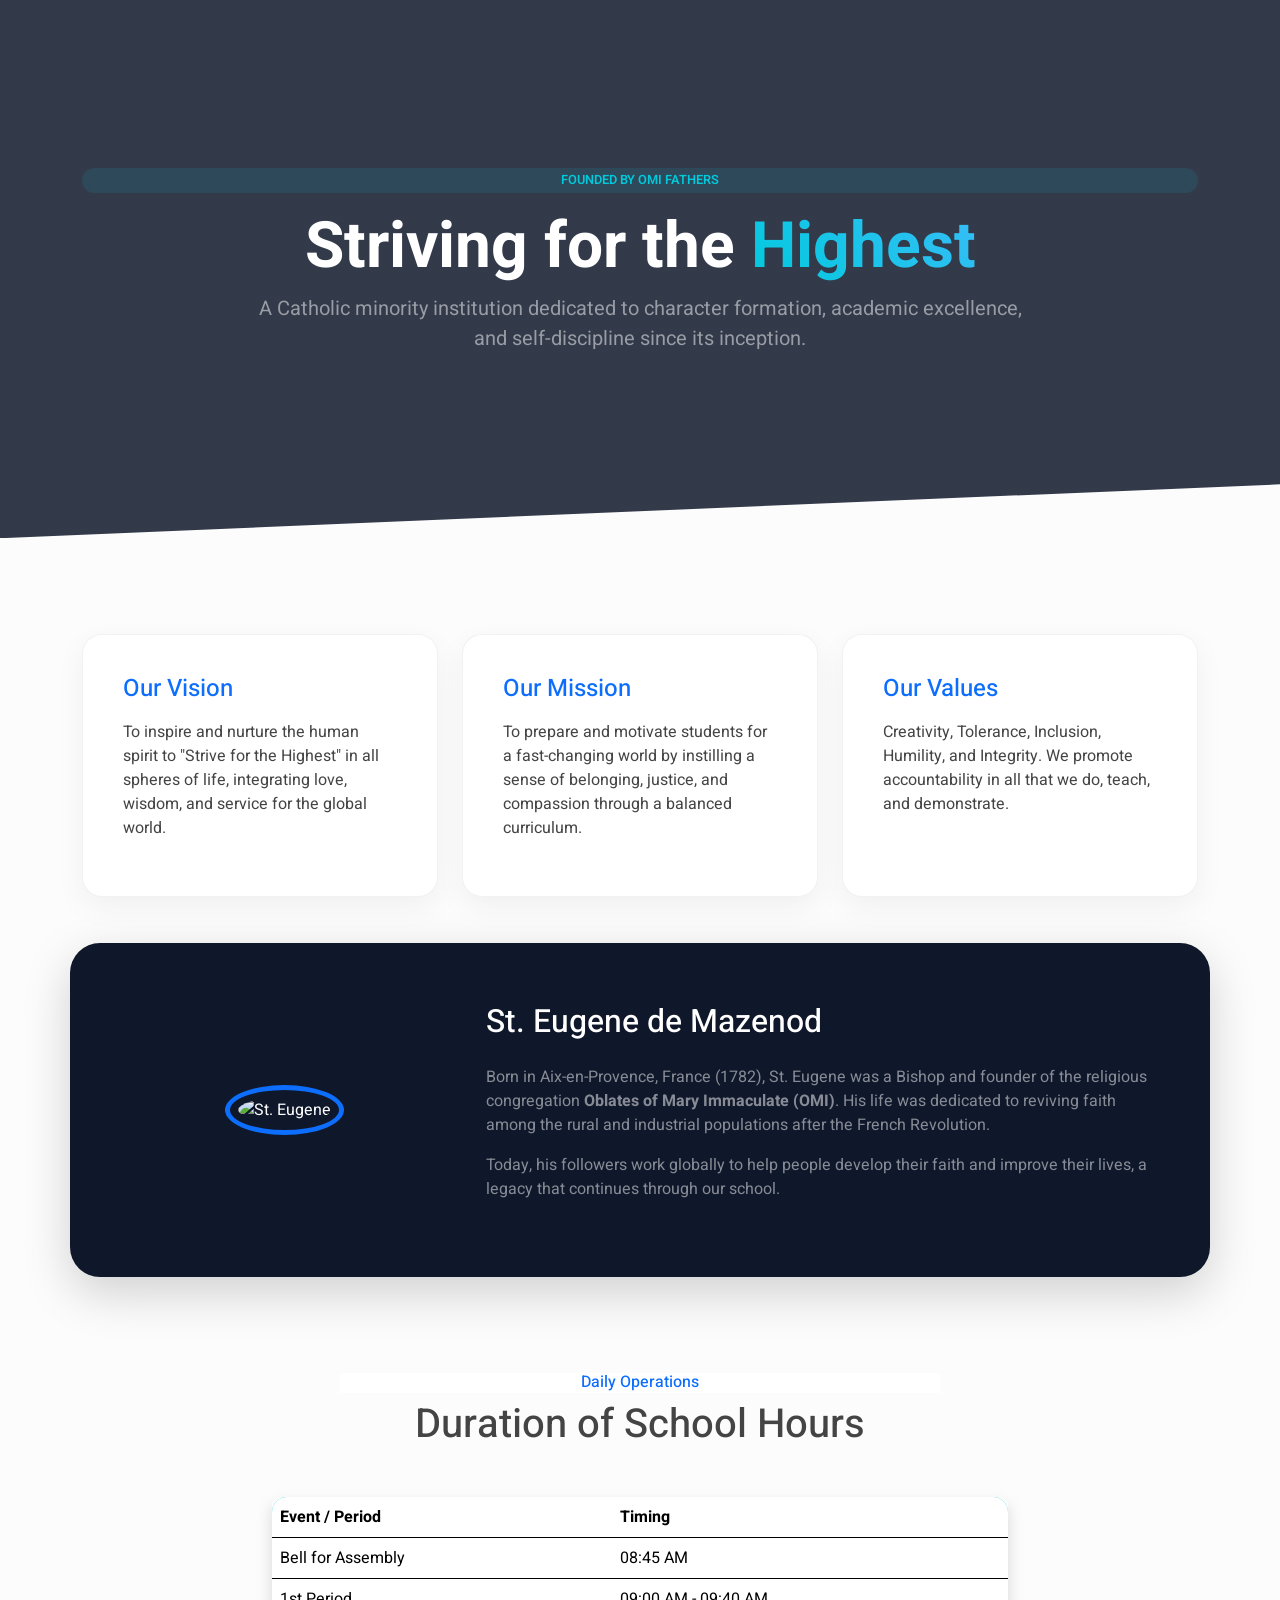
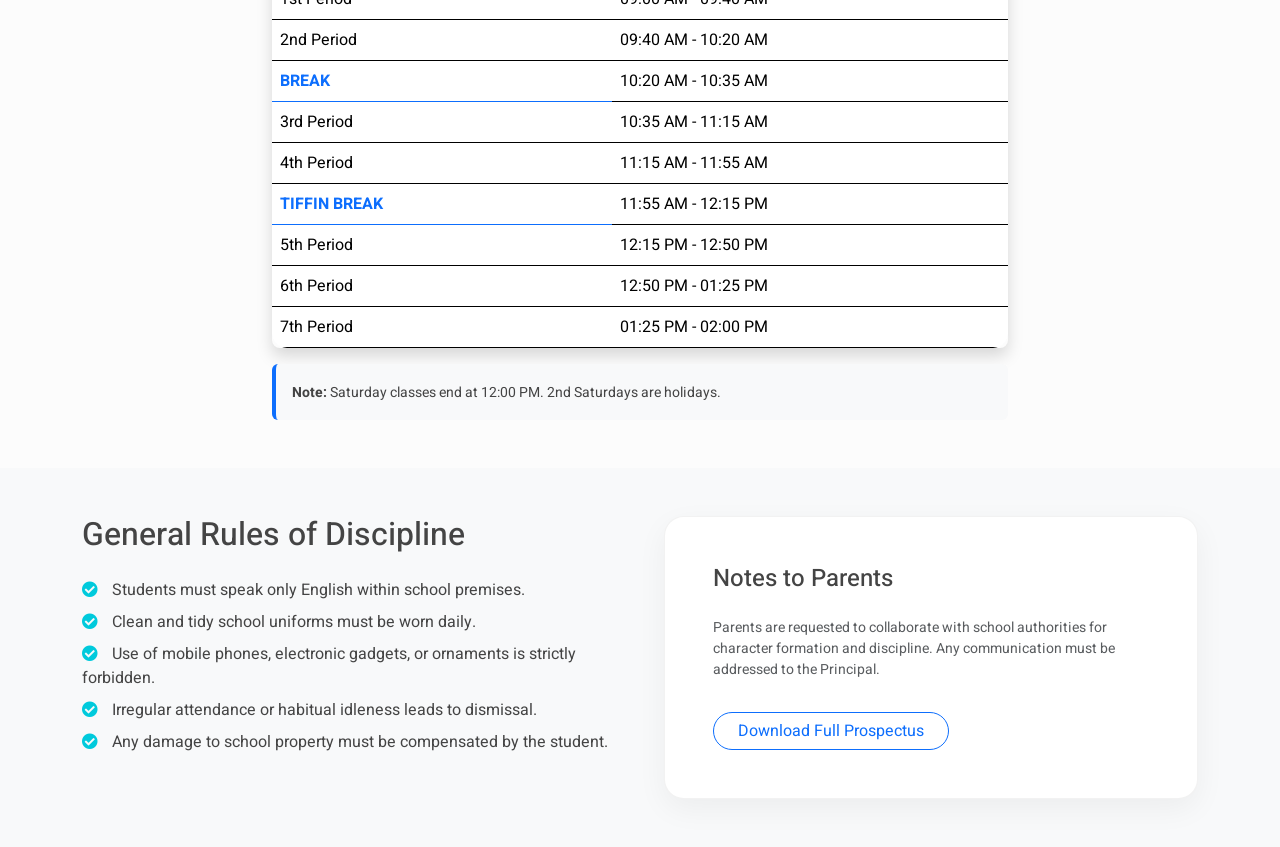
==== about.html @ ec5b70e0 "Initial commit" ====
<!DOCTYPE html>
<html lang="en">
<head>
    <meta charset="utf-8">
    <title>Our Heritage | St. Eugene English Medium School</title>
    <meta content="width=device-width, initial-scale=1.0" name="viewport">

    <link href="https://fonts.googleapis.com/css2?family=Heebo:wght@400;500;600&family=Inter:wght@700;800&display=swap" rel="stylesheet">
    <link href="https://cdnjs.cloudflare.com/ajax/libs/font-awesome/5.10.0/css/all.min.css" rel="stylesheet">
    <link href="https://cdn.jsdelivr.net/npm/bootstrap@5.0.0/dist/css/bootstrap.min.css" rel="stylesheet">
    <link href="lib/animate/animate.min.css" rel="stylesheet">

    <style>
        :root {
            --primary: #00cadc;
            --dark-blue: #0f172a;
            --accent-gold: #ffc107;
            --glass: rgba(255, 255, 255, 0.05);
        }

        body { font-family: 'Heebo', sans-serif; background-color: #fcfcfc; color: #444; }
        
        /* Modern Utilities */
        .text-gradient {
            background: linear-gradient(45deg, #00cadc, #38bdf8);
            -webkit-background-clip: text;
            -webkit-text-fill-color: transparent;
        }

        /* Hero Header */
        .about-header {
            background: linear-gradient(rgba(15, 23, 42, 0.85), rgba(15, 23, 42, 0.85)), url('img/school-front.jpg') center center no-repeat;
            background-size: cover;
            padding: 120px 0;
            clip-path: polygon(0 0, 100% 0, 100% 90%, 0% 100%);
        }

        /* Info Sections */
        .glass-panel {
            background: white;
            border-radius: 20px;
            border: 1px solid rgba(0,0,0,0.05);
            box-shadow: 0 10px 30px rgba(0,0,0,0.05);
            padding: 40px;
            height: 100%;
            transition: 0.3s;
        }

        .glass-panel:hover { transform: translateY(-5px); box-shadow: 0 15px 40px rgba(0,0,0,0.1); }

        /* Schedule Table Styling */
        .schedule-table { border-radius: 15px; overflow: hidden; border: none; }
        .schedule-table thead { background: var(--primary); color: white; }
        .schedule-table tr:nth-child(even) { background: #f8f9fa; }

        /* Timeline / Patron Section */
        .patron-section {
            background: var(--dark-blue);
            color: white;
            border-radius: 30px;
            padding: 60px;
            margin-top: -50px;
        }

        .badge-modern {
            padding: 5px 15px;
            background: rgba(0, 202, 220, 0.1);
            color: var(--primary);
            border-radius: 50px;
            font-weight: 600;
            font-size: 0.8rem;
            text-transform: uppercase;
        }

        .rules-list i { color: var(--primary); margin-right: 10px; }
    </style>
</head>

<body>

    <div class="container-fluid about-header mb-5 wow fadeIn" data-wow-delay="0.1s">
        <div class="container text-center py-5">
            <h5 class="badge-modern mb-3 animated slideInDown">Founded by OMI Fathers</h5>
            <h1 class="display-3 text-white fw-bold animated slideInDown">Striving for the <span class="text-gradient">Highest</span></h1>
            <p class="text-white-50 fs-5 mx-auto animated slideInDown" style="max-width: 800px;">
                A Catholic minority institution dedicated to character formation, academic excellence, and self-discipline since its inception.
            </p>
        </div>
    </div>

    <div class="container-xxl py-5">
        <div class="container">
            <div class="row g-4">
                <div class="col-lg-4 wow fadeInUp" data-wow-delay="0.1s">
                    <div class="glass-panel">
                        <h4 class="mb-3 text-primary">Our Vision</h4>
                        <p>To inspire and nurture the human spirit to "Strive for the Highest" in all spheres of life, integrating love, wisdom, and service for the global world.</p>
                    </div>
                </div>
                <div class="col-lg-4 wow fadeInUp" data-wow-delay="0.3s">
                    <div class="glass-panel">
                        <h4 class="mb-3 text-primary">Our Mission</h4>
                        <p>To prepare and motivate students for a fast-changing world by instilling a sense of belonging, justice, and compassion through a balanced curriculum.</p>
                    </div>
                </div>
                <div class="col-lg-4 wow fadeInUp" data-wow-delay="0.5s">
                    <div class="glass-panel">
                        <h4 class="mb-3 text-primary">Our Values</h4>
                        <p>Creativity, Tolerance, Inclusion, Humility, and Integrity. We promote accountability in all that we do, teach, and demonstrate.</p>
                    </div>
                </div>
            </div>
        </div>
    </div>

    <div class="container-xxl py-5">
        <div class="container patron-section shadow-lg wow zoomIn">
            <div class="row g-5 align-items-center">
                <div class="col-md-4 text-center">
                    <img src="img/st-eugene-portrait.png" class="img-fluid rounded-circle border border-5 border-primary p-2" style="max-width: 250px;" alt="St. Eugene">
                </div>
                <div class="col-md-8">
                    <h2 class="text-white mb-4">St. Eugene de Mazenod</h2>
                    <p class="text-white-50">
                        Born in Aix-en-Provence, France (1782), St. Eugene was a Bishop and founder of the religious congregation <strong>Oblates of Mary Immaculate (OMI)</strong>. 
                        His life was dedicated to reviving faith among the rural and industrial populations after the French Revolution. 
                    </p>
                    <p class="text-white-50">
                        Today, his followers work globally to help people develop their faith and improve their lives, a legacy that continues through our school.
                    </p>
                </div>
            </div>
        </div>
    </div>

    <div class="container-xxl py-5">
        <div class="container">
            <div class="text-center mx-auto mb-5 wow fadeInUp" style="max-width: 600px;">
                <h6 class="section-title bg-white text-center text-primary px-3">Daily Operations</h6>
                <h1 class="mb-5">Duration of School Hours</h1>
            </div>
            <div class="row justify-content-center">
                <div class="col-lg-8">
                    <div class="table-responsive shadow rounded-3">
                        <table class="table schedule-table mb-0">
                            <thead>
                                <tr>
                                    <th>Event / Period</th>
                                    <th>Timing</th>
                                </tr>
                            </thead>
                            <tbody>
                                <tr><td>Bell for Assembly</td><td>08:45 AM</td></tr>
                                <tr><td>1st Period</td><td>09:00 AM - 09:40 AM</td></tr>
                                <tr><td>2nd Period</td><td>09:40 AM - 10:20 AM</td></tr>
                                <tr><td class="fw-bold text-primary">BREAK</td><td>10:20 AM - 10:35 AM</td></tr>
                                <tr><td>3rd Period</td><td>10:35 AM - 11:15 AM</td></tr>
                                <tr><td>4th Period</td><td>11:15 AM - 11:55 AM</td></tr>
                                <tr><td class="fw-bold text-primary">TIFFIN BREAK</td><td>11:55 AM - 12:15 PM</td></tr>
                                <tr><td>5th Period</td><td>12:15 PM - 12:50 PM</td></tr>
                                <tr><td>6th Period</td><td>12:50 PM - 01:25 PM</td></tr>
                                <tr><td>7th Period</td><td>01:25 PM - 02:00 PM</td></tr>
                            </tbody>
                        </table>
                    </div>
                    <div class="mt-3 p-3 bg-light rounded border-start border-4 border-primary">
                        <small><strong>Note:</strong> Saturday classes end at 12:00 PM. 2nd Saturdays are holidays.</small>
                    </div>
                </div>
            </div>
        </div>
    </div>

    <div class="container-xxl py-5 bg-light">
        <div class="container">
            <div class="row g-5">
                <div class="col-lg-6 wow fadeInLeft">
                    <h2 class="mb-4">General Rules of Discipline</h2>
                    <ul class="list-unstyled rules-list">
                        <li class="mb-2"><i class="fa fa-check-circle"></i> Students must speak only English within school premises.</li>
                        <li class="mb-2"><i class="fa fa-check-circle"></i> Clean and tidy school uniforms must be worn daily.</li>
                        <li class="mb-2"><i class="fa fa-check-circle"></i> Use of mobile phones, electronic gadgets, or ornaments is strictly forbidden.</li>
                        <li class="mb-2"><i class="fa fa-check-circle"></i> Irregular attendance or habitual idleness leads to dismissal.</li>
                        <li class="mb-2"><i class="fa fa-check-circle"></i> Any damage to school property must be compensated by the student.</li>
                    </ul>
                </div>
                <div class="col-lg-6 wow fadeInRight">
                    <div class="glass-panel bg-white p-5">
                        <h4 class="mb-4">Notes to Parents</h4>
                        <p class="small text-muted">Parents are requested to collaborate with school authorities for character formation and discipline. Any communication must be addressed to the Principal.</p>
                        <a href="prospectus.pdf" class="btn btn-outline-primary rounded-pill px-4 mt-3">Download Full Prospectus</a>
                    </div>
                </div>
            </div>
        </div>
    </div>

    <script src="https://code.jquery.com/jquery-3.4.1.min.js"></script>
    <script src="https://cdn.jsdelivr.net/npm/bootstrap@5.0.0/dist/js/bootstrap.bundle.min.js"></script>
    <script src="lib/wow/wow.min.js"></script>
    <script>new WOW().init();</script>

</body>
</html>
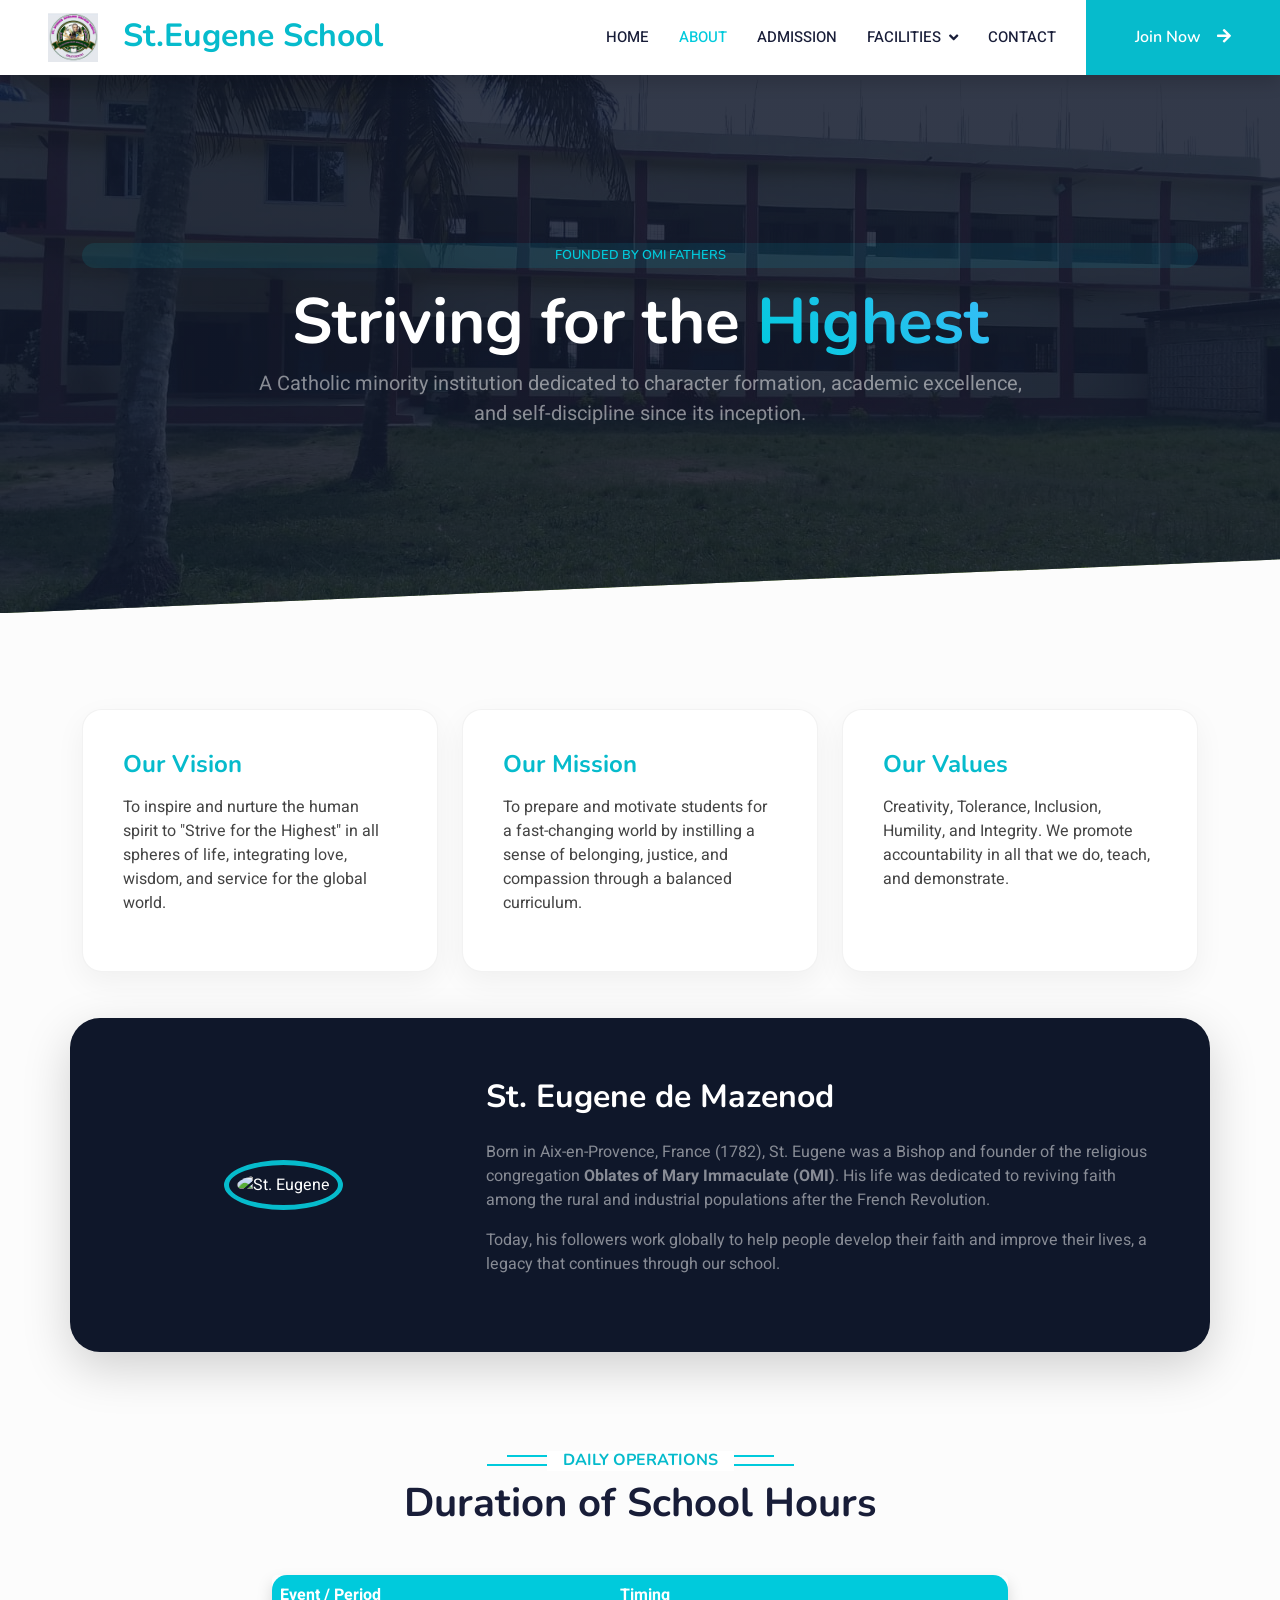
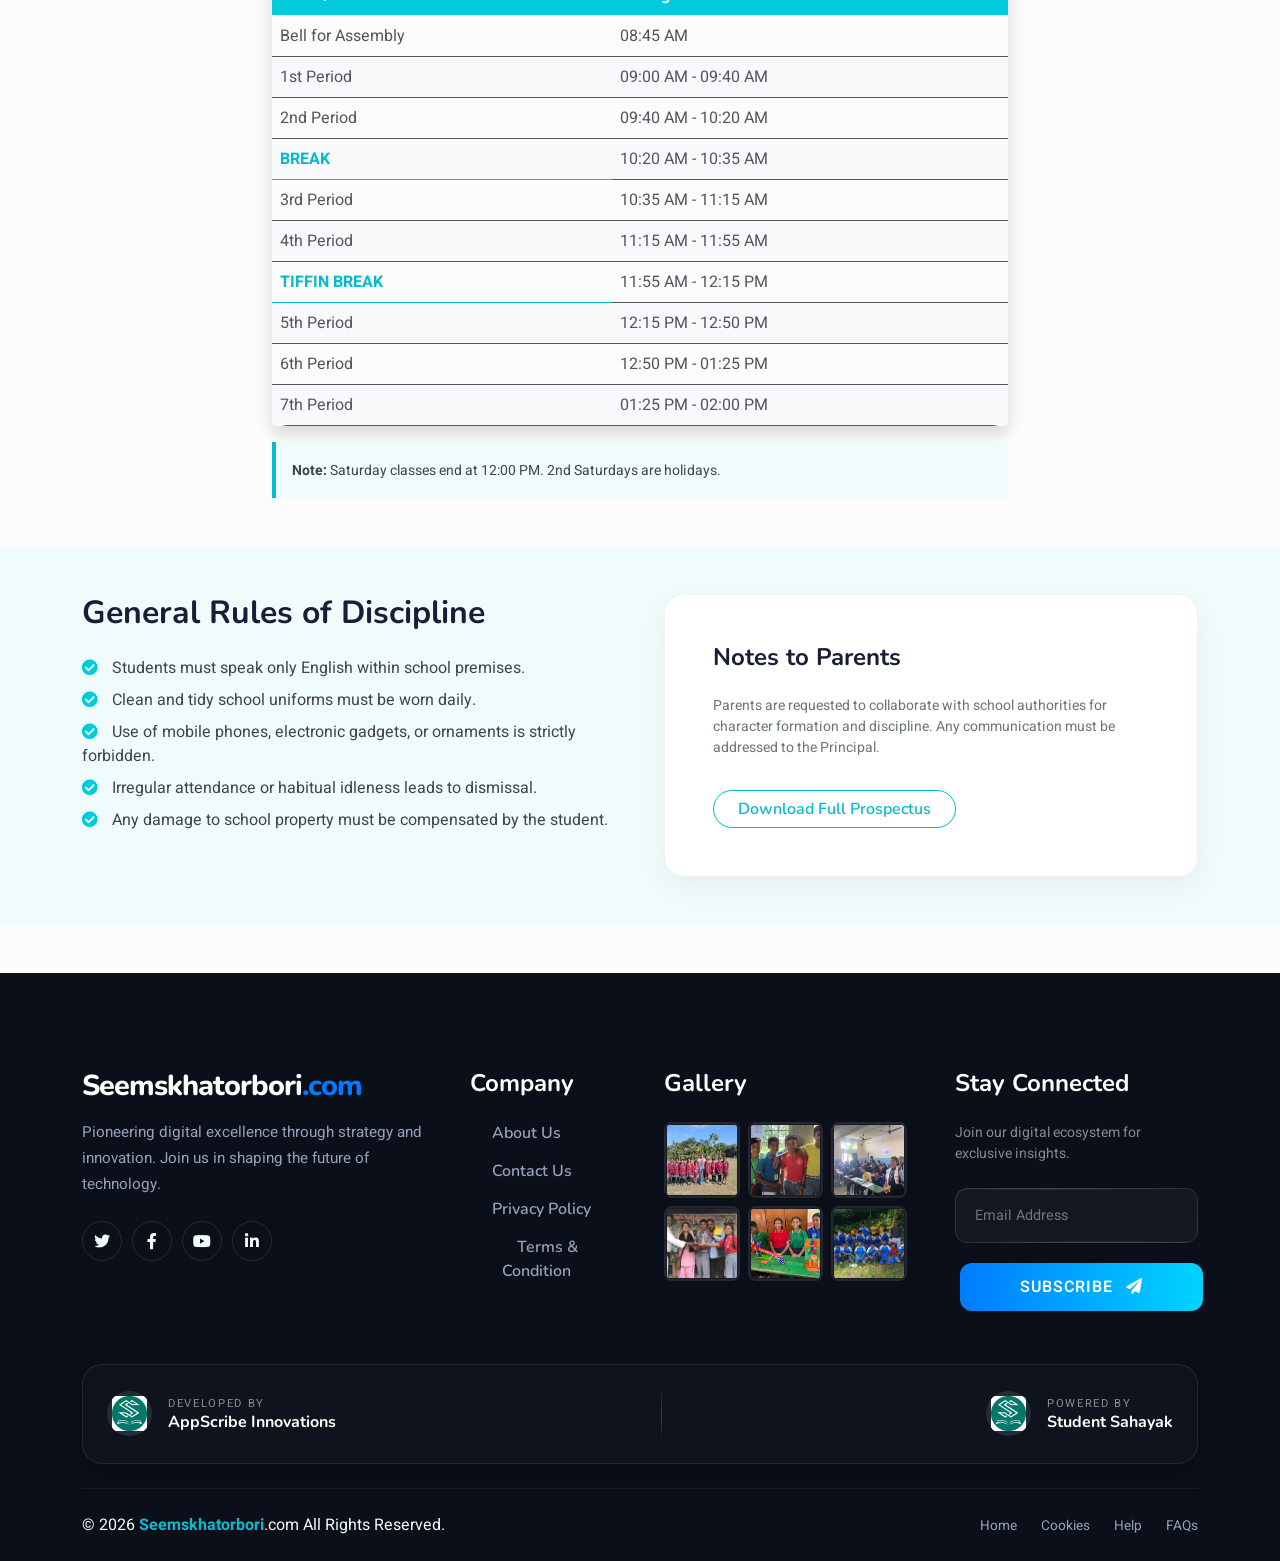
==== commit a994c1d5: "1st update" ====
--- a/about.html
+++ b/about.html
@@ -5,10 +5,28 @@
     <title>Our Heritage | St. Eugene English Medium School</title>
     <meta content="width=device-width, initial-scale=1.0" name="viewport">
 
-    <link href="https://fonts.googleapis.com/css2?family=Heebo:wght@400;500;600&family=Inter:wght@700;800&display=swap" rel="stylesheet">
+    <!-- Favicon -->
+    <link href="img/favicon.ico" rel="icon">
+
+    <!-- Google Web Fonts -->
+    <link rel="preconnect" href="https://fonts.googleapis.com">
+    <link rel="preconnect" href="https://fonts.gstatic.com" crossorigin>
+    <link href="https://fonts.googleapis.com/css2?family=Heebo:wght@400;500;600&family=Nunito:wght@600;700;800&display=swap" rel="stylesheet">
+
+    <!-- Icon Font Stylesheet -->
     <link href="https://cdnjs.cloudflare.com/ajax/libs/font-awesome/5.10.0/css/all.min.css" rel="stylesheet">
-    <link href="https://cdn.jsdelivr.net/npm/bootstrap@5.0.0/dist/css/bootstrap.min.css" rel="stylesheet">
+    <link href="https://cdn.jsdelivr.net/npm/bootstrap-icons@1.4.1/font/bootstrap-icons.css" rel="stylesheet">
+
+    <!-- Libraries Stylesheet -->
     <link href="lib/animate/animate.min.css" rel="stylesheet">
+    <link href="lib/owlcarousel/assets/owl.carousel.min.css" rel="stylesheet">
+
+    <!-- Customized Bootstrap Stylesheet -->
+    <link href="css/bootstrap.min.css" rel="stylesheet">
+
+    <!-- Template Stylesheet -->
+    <link href="css/style.css" rel="stylesheet">
+    <link rel="stylesheet" href="/css/footer.css">
 
     <style>
         :root {
@@ -29,7 +47,7 @@
 
         /* Hero Header */
         .about-header {
-            background: linear-gradient(rgba(15, 23, 42, 0.85), rgba(15, 23, 42, 0.85)), url('img/school-front.jpg') center center no-repeat;
+            background: linear-gradient(rgba(15, 23, 42, 0.85), rgba(15, 23, 42, 0.85)), url('./img/School\ Wallpaper\ 3.jpg') center center no-repeat;
             background-size: cover;
             padding: 120px 0;
             clip-path: polygon(0 0, 100% 0, 100% 90%, 0% 100%);
@@ -77,6 +95,45 @@
 </head>
 
 <body>
+
+    <!-- Navbar Start -->
+    <nav class="navbar navbar-expand-lg bg-white navbar-light shadow sticky-top p-0">
+        <a href="index.html" class="navbar-brand d-flex align-items-center px-4 px-lg-5">
+            <h2 class="m-0 text-primary"><img src="./img/School Logo.jpg" alt="Custom Image" class="logo me-3">
+                St.Eugene School</h2>
+        </a>
+        <button type="button" class="navbar-toggler me-4" data-bs-toggle="collapse" data-bs-target="#navbarCollapse">
+            <span class="navbar-toggler-icon"></span>
+        </button>
+        <div class="collapse navbar-collapse" id="navbarCollapse">
+            <div class="navbar-nav ms-auto p-4 p-lg-0">
+                <a href="index.html" class="nav-item nav-link">Home</a>
+                <a href="about.html" class="nav-item nav-link active">About</a>
+                <a href="admission.html" class="nav-item nav-link">Admission</a>
+                <div class="nav-item dropdown">
+                    <a href="#" class="nav-link dropdown-toggle" data-bs-toggle="dropdown">Facilities</a>
+                    <div class="dropdown-menu fade-down m-0">
+                        <a href="faculties.html" class="dropdown-item">Faculties</a>
+                        <a href="Alumnicell.html" class="dropdown-item">Alumni Cell</a>
+                        <a href="404.html" class="dropdown-item">Add More</a>
+                    </div>
+                </div>
+                <a href="contact.html" class="nav-item nav-link">Contact</a>
+                <!-- <a href="https://seemskhatorbori.in/site/userlogin" class="nav-item nav-link" id="login">Login</a> -->
+            </div>
+            <a href="https://seemskhatorbori.in/admission" class="btn btn-primary py-4 px-lg-5 d-none d-lg-block">Join Now<i class="fa fa-arrow-right ms-3"></i></a>
+        </div>
+        <!-- Custom Popup -->
+        <!-- <div id="popup" class="popup">
+            <div class="popup-content">
+                <span class="close-btn">&times;</span>
+                <p>Are you a student of St.Eugene school?</p>
+                <button id="yes-btn">Yes</button>
+                <button id="no-btn">No</button>
+            </div>
+        </div> -->
+    </nav>
+    <!-- Navbar End -->
 
     <div class="container-fluid about-header mb-5 wow fadeIn" data-wow-delay="0.1s">
         <div class="container text-center py-5">
@@ -195,10 +252,148 @@
         </div>
     </div>
 
+    <!-- footer -->
+    <footer class="container-fluid bg-dark text-light footer pt-5 mt-5 wow fadeIn" data-wow-delay="0.1s">
+        <div class="container py-5">
+            <div class="row g-5">
+                <div class="col-lg-4 col-md-6">
+                    <h4 class="text-white mb-3 footer-brand-title">Seemskhatorbori<span>.com</span></h4>
+                    <p class="footer-desc">Pioneering digital excellence through strategy and innovation. Join us in shaping the future of technology.</p>
+                    <div class="d-flex pt-2">
+                        <a class="btn btn-outline-light btn-social-modern" href=""><i class="fab fa-twitter"></i></a>
+                        <a class="btn btn-outline-light btn-social-modern" href=""><i class="fab fa-facebook-f"></i></a>
+                        <a class="btn btn-outline-light btn-social-modern" href=""><i class="fab fa-youtube"></i></a>
+                        <a class="btn btn-outline-light btn-social-modern" href=""><i class="fab fa-linkedin-in"></i></a>
+                    </div>
+                </div>
+
+                <div class="col-lg-2 col-md-6">
+                    <h4 class="text-white mb-3">Company</h4>
+                    <a class="btn btn-link link-hover" href="./about.html">About Us</a>
+                    <a class="btn btn-link link-hover" href="./contact.html">Contact Us</a>
+                    <a class="btn btn-link link-hover" href="./privacyp.html">Privacy Policy</a>
+                    <a class="btn btn-link link-hover" href="./t&c.html">Terms & Condition</a>
+                </div>
+
+                <div class="col-lg-3 col-md-6">
+                    <h4 class="text-white mb-3">Gallery</h4>
+                    <div class="row g-2 pt-2 footer-gallery">
+                        <div class="col-4">
+                            <div class="gallery-item">
+                                <img class="img-fluid" src="./img/Gallery1.jpg" alt="Gallery 1">
+                            </div>
+                        </div>
+                        <div class="col-4">
+                            <div class="gallery-item">
+                                <img class="img-fluid" src="./img/Gallery2.jpg" alt="Gallery 2">
+                            </div>
+                        </div>
+                        <div class="col-4">
+                            <div class="gallery-item">
+                                <img class="img-fluid" src="./img/Gallery3.jpg" alt="Gallery 3">
+                            </div>
+                        </div>
+                        <div class="col-4">
+                            <div class="gallery-item">
+                                <img class="img-fluid" src="./img/Gallery4.jpg" alt="Gallery 4">
+                            </div>
+                        </div>
+                        <div class="col-4">
+                            <div class="gallery-item">
+                                <img class="img-fluid" src="./img/Gallery5.jpg" alt="Gallery 5">
+                            </div>
+                        </div>
+                        <div class="col-4">
+                            <div class="gallery-item">
+                                <img class="img-fluid" src="./img/Gallery6.jpg" alt="Gallery 6">
+                            </div>
+                        </div>
+                    </div>
+                </div>
+
+                <div class="col-lg-3 col-md-6">
+                    <h4 class="text-white mb-4">Stay Connected</h4>
+                    <p class="small text-white-50 mb-4">Join our digital ecosystem for exclusive insights.</p>
+                    
+                    <div class="newsletter-wrapper">
+                        <form action="#" class="futuristic-form">
+                            <div class="input-group-modern">
+                                <input type="email" class="modern-input" placeholder=" " id="userEmail" required>
+                                <label for="userEmail" class="floating-label">Email Address</label>
+                                <div class="input-gradient-border"></div>
+                            </div>
+                            <button type="submit" class="btn-futuristic">
+                                <span>Subscribe</span>
+                                <i class="fas fa-paper-plane ms-2"></i>
+                            </button>
+                        </form>
+                    </div>
+                </div>
+            </div>
+        </div>
+
+        <div class="container pb-4">
+            <div class="attribution-glass-bar d-flex flex-wrap justify-content-center justify-content-md-between align-items-center p-4">
+                
+                <div class="attribution-item d-flex align-items-center">
+                    <div class="brand-logo-small me-3">
+                        <img src="./img/brandlogo.png" alt="AppScribe Logo" class="img-fluid">
+                    </div>
+                    <div class="brand-text">
+                        <span class="text-white-50 small text-uppercase tracking-wider d-block">Developed By</span>
+                        <h6 class="text-white mb-0">AppScribe Innovations</h6>
+                    </div>
+                </div>
+
+                <div class="power-divider d-none d-md-block"></div>
+
+                <div class="attribution-item d-flex align-items-center mt-3 mt-md-0">
+                    <div class="brand-logo-small me-3">
+                        <img src="./img/brandlogo.png" alt="Student Sahayak Logo" class="img-fluid">
+                    </div>
+                    <div class="brand-text">
+                        <span class="text-white-50 small text-uppercase tracking-wider d-block">Powered By</span>
+                        <h6 class="text-white mb-0">Student Sahayak</h6>
+                    </div>
+                </div>
+
+            </div>
+        </div>
+
+        <div class="container">
+            <div class="copyright-bottom py-4">
+                <div class="row align-items-center">
+                    <div class="col-md-6 text-center text-md-start">
+                        <p class="mb-0">&copy; 2026 <a class="fw-bold text-primary" href="#">Seemskhatorbori</a>.com All Rights Reserved.</p>
+                    </div>
+                    <div class="col-md-6 text-center text-md-end mt-3 mt-md-0">
+                        <div class="footer-menu">
+                            <a href="#">Home</a>
+                            <a href="./cookies.html">Cookies</a>
+                            <a href="./help.html">Help</a>
+                            <a href="./faq.html">FAQs</a>
+                        </div>
+                    </div>
+                </div>
+            </div>
+        </div>
+    </footer>
+    <!-- footer end -->
+
+    <!-- Template Javascript -->
+    <script src="js/main.js"></script>
     <script src="https://code.jquery.com/jquery-3.4.1.min.js"></script>
     <script src="https://cdn.jsdelivr.net/npm/bootstrap@5.0.0/dist/js/bootstrap.bundle.min.js"></script>
     <script src="lib/wow/wow.min.js"></script>
     <script>new WOW().init();</script>
 
+    <!-- JavaScript Libraries -->
+    <script src="https://code.jquery.com/jquery-3.4.1.min.js"></script>
+    <script src="https://cdn.jsdelivr.net/npm/bootstrap@5.0.0/dist/js/bootstrap.bundle.min.js"></script>
+    <script src="lib/wow/wow.min.js"></script>
+    <script src="lib/easing/easing.min.js"></script>
+    <script src="lib/waypoints/waypoints.min.js"></script>
+    <script src="lib/owlcarousel/owl.carousel.min.js"></script>
+
 </body>
 </html>
--- a/css/style.css
+++ b/css/style.css
@@ -0,0 +1,791 @@
+/********** Template CSS **********/
+:root {
+    --primary: #06BBCC;
+    --light: #F0FBFC;
+    --dark: #181d38;
+}
+
+.fw-medium {
+    font-weight: 600 !important;
+}
+
+.fw-semi-bold {
+    font-weight: 700 !important;
+}
+
+.back-to-top {
+    position: fixed;
+    display: none;
+    right: 45px;
+    bottom: 45px;
+    z-index: 99;
+}
+
+
+/*** Spinner ***/
+#spinner {
+    opacity: 0;
+    visibility: hidden;
+    transition: opacity .5s ease-out, visibility 0s linear .5s;
+    z-index: 99999;
+}
+
+#spinner.show {
+    transition: opacity .5s ease-out, visibility 0s linear 0s;
+    visibility: visible;
+    opacity: 1;
+}
+
+
+/*** Button ***/
+.btn {
+    font-family: 'Nunito', sans-serif;
+    font-weight: 600;
+    transition: .5s;
+}
+
+.btn.btn-primary,
+.btn.btn-secondary {
+    color: #FFFFFF;
+}
+
+.btn-square {
+    width: 38px;
+    height: 38px;
+}
+
+.btn-sm-square {
+    width: 32px;
+    height: 32px;
+}
+
+.btn-square,
+.btn-sm-square,
+.btn-lg-square {
+    padding: 0;
+    display: flex;
+    align-items: center;
+    justify-content: center;
+    font-weight: normal;
+    border-radius: 0px;
+}
+
+.btn-lg-square {
+    width: 48px;
+    height: 48px;
+    border-radius: 50%;
+    background-color: gold;
+}
+
+
+/*** Navbar ***/
+.navbar .dropdown-toggle::after {
+    border: none;
+    content: "\f107";
+    font-family: "Font Awesome 5 Free";
+    font-weight: 900;
+    vertical-align: middle;
+    margin-left: 8px;
+}
+
+.navbar-light .navbar-nav .nav-link {
+    margin-right: 30px;
+    padding: 25px 0;
+    color: #FFFFFF;
+    font-size: 15px;
+    text-transform: uppercase;
+    outline: none;
+}
+
+.navbar-light .navbar-nav .nav-link:hover,
+.navbar-light .navbar-nav .nav-link.active {
+    color: var(--primary);
+}
+
+@media (max-width: 991.98px) {
+    .navbar-light .navbar-nav .nav-link  {
+        margin-right: 0;
+        padding: 10px 0;
+    }
+
+    .navbar-light .navbar-nav {
+        border-top: 1px solid #EEEEEE;
+    }
+}
+
+.navbar-light .navbar-brand,
+.navbar-light a.btn {
+    height: 75px;
+}
+
+.navbar-light .navbar-nav .nav-link {
+    color: var(--dark);
+    font-weight: 500;
+}
+
+.navbar-light.sticky-top {
+    top: -100px;
+    transition: .5s;
+}
+
+@media (min-width: 992px) {
+    .navbar .nav-item .dropdown-menu {
+        display: block;
+        margin-top: 0;
+        opacity: 0;
+        visibility: hidden;
+        transition: .5s;
+    }
+
+    .navbar .dropdown-menu.fade-down {
+        top: 100%;
+        transform: rotateX(-75deg);
+        transform-origin: 0% 0%;
+    }
+
+    .navbar .nav-item:hover .dropdown-menu {
+        top: 100%;
+        transform: rotateX(0deg);
+        visibility: visible;
+        transition: .5s;
+        opacity: 1;
+    }
+}
+
+/* Popup Styling */
+.popup {
+    display: none;
+    position: fixed;
+    top: 0;
+    left: 0;
+    width: 100%;
+    height: 100%;
+    background: rgba(0, 0, 0, 0.7); /* Dark overlay */
+    display: flex;
+    justify-content: center;
+    align-items: center;
+    z-index: 9999; /* Ensures it stays above everything */
+}
+
+/* Popup Content Box */
+.popup-content {
+    background: white;
+    padding: 25px;
+    border-radius: 10px;
+    text-align: center;
+    width: 350px;
+    position: relative;
+    box-shadow: 0 5px 15px rgba(0, 0, 0, 0.3);
+}
+
+/* Text inside popup */
+.popup-content p {
+    font-size: 18px;
+    margin-bottom: 20px;
+}
+
+/* Buttons */
+button {
+    padding: 10px 20px;
+    font-size: 16px;
+    margin: 5px;
+    cursor: pointer;
+    border: none;
+    border-radius: 5px;
+}
+
+#yes-btn {
+    background-color: green;
+    color: white;
+}
+
+#no-btn {
+    background-color: red;
+    color: white;
+}
+
+button:hover {
+    opacity: 0.8;
+}
+
+/* Close Button */
+.close-btn {
+    position: absolute;
+    top: -5px;
+    right: 9px;
+    font-size: 30px;
+    cursor: pointer;
+    font-weight: bolder;
+}
+
+/* Prevent background scrolling when popup is open */
+body.no-scroll {
+    overflow: hidden;
+}
+
+
+/*** Header carousel ***/
+@media (max-width: 768px) {
+    .header-carousel .owl-carousel-item {
+        position: relative;
+        min-height: 500px;
+    }
+    
+    .header-carousel .owl-carousel-item img {
+        position: absolute;
+        width: 100%;
+        height: 100%;
+        object-fit: cover;
+    }
+}
+
+.header-carousel .owl-nav {
+    position: absolute;
+    top: 50%;
+    right: 8%;
+    transform: translateY(-50%);
+    display: flex;
+    flex-direction: column;
+}
+
+.header-carousel .owl-nav .owl-prev,
+.header-carousel .owl-nav .owl-next {
+    margin: 7px 0;
+    width: 45px;
+    height: 45px;
+    display: flex;
+    align-items: center;
+    justify-content: center;
+    color: #FFFFFF;
+    background: transparent;
+    border: 1px solid #FFFFFF;
+    font-size: 22px;
+    transition: .5s;
+}
+
+.header-carousel .owl-nav .owl-prev:hover,
+.header-carousel .owl-nav .owl-next:hover {
+    background: var(--primary);
+    border-color: var(--primary);
+}
+
+.page-header {
+    background: linear-gradient(rgba(24, 29, 56, .7), rgba(24, 29, 56, .7)), url(../img/carousel-1.jpg);
+    background-position: center center;
+    background-repeat: no-repeat;
+    background-size: cover;
+}
+
+.page-header-inner {
+    background: rgba(15, 23, 43, .7);
+}
+
+.breadcrumb-item + .breadcrumb-item::before {
+    color: var(--light);
+}
+
+
+/*** Section Title ***/
+.section-title {
+    position: relative;
+    display: inline-block;
+    text-transform: uppercase;
+}
+
+.section-title::before {
+    position: absolute;
+    content: "";
+    width: calc(100% + 80px);
+    height: 2px;
+    top: 4px;
+    left: -40px;
+    background: var(--primary);
+    z-index: -1;
+}
+
+.section-title::after {
+    position: absolute;
+    content: "";
+    width: calc(100% + 120px);
+    height: 2px;
+    bottom: 5px;
+    left: -60px;
+    background: var(--primary);
+    z-index: -1;
+}
+
+.section-title.text-start::before {
+    width: calc(100% + 40px);
+    left: 0;
+}
+
+.section-title.text-start::after {
+    width: calc(100% + 60px);
+    left: 0;
+}
+
+
+/*** Service ***/
+.service-item {
+    background: var(--light);
+    transition: .5s;
+}
+
+.service-item:hover {
+    margin-top: -10px;
+    background: var(--primary);
+}
+
+.service-item * {
+    transition: .5s;
+}
+
+.service-item:hover * {
+    color: var(--light) !important;
+}
+
+
+/*** Categories & Courses ***/
+.category img,
+.course-item img {
+    transition: .5s;
+}
+
+.category a:hover img,
+.course-item:hover img {
+    transform: scale(1.1);
+}
+
+
+/*** Team ***/
+.team-item img {
+    transition: .5s;
+}
+
+.team-item:hover img {
+    transform: scale(1.1);
+}
+
+
+/*** Testimonial ***/
+.testimonial-carousel::before {
+    position: absolute;
+    content: "";
+    top: 0;
+    left: 0;
+    height: 100%;
+    width: 0;
+    background: linear-gradient(to right, rgba(255, 255, 255, 1) 0%, rgba(255, 255, 255, 0) 100%);
+    z-index: 1;
+}
+
+.testimonial-carousel::after {
+    position: absolute;
+    content: "";
+    top: 0;
+    right: 0;
+    height: 100%;
+    width: 0;
+    background: linear-gradient(to left, rgba(255, 255, 255, 1) 0%, rgba(255, 255, 255, 0) 100%);
+    z-index: 1;
+}
+
+@media (min-width: 768px) {
+    .testimonial-carousel::before,
+    .testimonial-carousel::after {
+        width: 200px;
+    }
+}
+
+@media (min-width: 992px) {
+    .testimonial-carousel::before,
+    .testimonial-carousel::after {
+        width: 300px;
+    }
+}
+
+.testimonial-carousel .owl-item .testimonial-text,
+.testimonial-carousel .owl-item.center .testimonial-text * {
+    transition: .5s;
+}
+
+.testimonial-carousel .owl-item.center .testimonial-text {
+    background: var(--primary) !important;
+}
+
+.testimonial-carousel .owl-item.center .testimonial-text * {
+    color: #FFFFFF !important;
+}
+
+.testimonial-carousel .owl-dots {
+    margin-top: 24px;
+    display: flex;
+    align-items: flex-end;
+    justify-content: center;
+}
+
+.testimonial-carousel .owl-dot {
+    position: relative;
+    display: inline-block;
+    margin: 0 5px;
+    width: 15px;
+    height: 15px;
+    border: 1px solid #CCCCCC;
+    transition: .5s;
+}
+
+.testimonial-carousel .owl-dot.active {
+    background: var(--primary);
+    border-color: var(--primary);
+}
+
+/*** External Css ***/
+
+.logo {
+    width: 50px; /* Adjust the width of the logo */
+    height: auto; /* Maintain aspect ratio */
+    display: inline-block; /* Ensure the image behaves as a block element */
+    margin: 0; /* Remove any default margins */
+    max-width: 100%; /* Ensures the logo is responsive and doesn't overflow */
+}
+  
+.me-3 {
+    margin-right: 1rem; /* Keep the margin to the right (from Bootstrap's spacing class) */
+}
+
+
+/* header-carousel.css - PROPER REDESIGN */
+
+.header-carousel-wrapper {
+    overflow: hidden;
+    position: relative;
+    height: 65vh; /* Unified height for the section */
+}
+
+.carousel-img {
+    height: 65vh !important;
+    width: 100%;
+    object-fit: cover;
+    object-position: center;
+}
+
+.carousel-overlay {
+    position: absolute;
+    top: 0;
+    left: 0;
+    width: 100%;
+    height: 100%;
+    /* Deeper gradient for better text legibility on light images */
+    background: linear-gradient(to right, rgba(15, 23, 42, 0.9) 25%, rgba(15, 23, 42, 0.3) 100%);
+    display: flex;
+    align-items: center; /* Vertically centers the card */
+}
+
+/* Glassmorphism Card - FIXED */
+.glass-content-card {
+    background: rgba(255, 255, 255, 0.05);
+    backdrop-filter: blur(15px);
+    -webkit-backdrop-filter: blur(15px);
+    padding: 3rem; /* Increased padding for breathing room */
+    border-radius: 30px;
+    border: 1px solid rgba(255, 255, 255, 0.1);
+    box-shadow: 0 25px 50px -12px rgba(0, 0, 0, 0.6);
+    /* No fixed height here - it will grow with content */
+    display: inline-block;
+    width: 100%;
+}
+
+/* Typography Adjustments */
+.display-2 {
+    font-size: clamp(2rem, 5vw, 3rem); /* Responsive font sizing */
+    font-weight: 800 !important;
+    line-height: 1;
+    color: #ffffff;
+    margin-bottom: .5rem;
+}
+
+.modern-badge {
+    display: inline-block;
+    padding: 6px 16px;
+    background: rgba(0, 123, 255, 0.2);
+    color: #38bdf8;
+    border-radius: 50px;
+    font-size: 0.85rem;
+    font-weight: 700;
+    text-transform: uppercase;
+    letter-spacing: 1px;
+    border: 1px solid rgba(56, 189, 248, 0.3);
+    margin-bottom: 1rem;
+}
+
+.text-gradient {
+
+    background: linear-gradient(45deg, #38bdf8, #818cf8);
+
+    -webkit-background-clip: text;
+
+    -webkit-text-fill-color: transparent;
+
+}
+
+/* Futuristic Buttons */
+
+.btn-primary-modern {
+    background: linear-gradient(45deg, #007bff, #00d4ff);
+    color: white;
+    border: none;
+    border-radius: 12px;
+    font-weight: 600;
+    transition: 0.3s;
+    box-shadow: 0 10px 20px rgba(0, 123, 255, 0.3);
+
+}
+
+
+
+.btn-primary-modern:hover {
+
+    transform: translateY(-3px);
+
+    box-shadow: 0 15px 30px rgba(0, 123, 255, 0.4);
+
+    color: white;
+
+}
+
+
+
+.btn-outline-glass {
+
+    background: transparent;
+
+    color: white;
+
+    border: 1px solid rgba(255, 255, 255, 0.3);
+
+    border-radius: 12px;
+
+    font-weight: 600;
+
+    transition: 0.3s;
+
+}
+
+
+
+.btn-outline-glass:hover {
+
+    background: rgba(255, 255, 255, 0.1);
+
+    border-color: white;
+
+    color: white;
+
+    transform: translateY(-3px);
+
+}
+
+
+
+/* Mobile Tweaks */
+@media (max-width: 768px) {
+    .header-carousel-wrapper, 
+    .carousel-img {
+        height: 75vh !important; /* Slightly taller on mobile for better text fit */
+    }
+    
+    .glass-content-card {
+        height: auto;
+        padding: 1rem;
+        text-align: center;
+        border-radius: 20px;
+    }
+    .display-2 {
+        font-size: clamp(1.5rem, 5vw, 1.5rem); /* Responsive font sizing */
+        font-weight: 800 !important;
+        line-height: 1;
+        color: #ffffff;
+        margin-bottom: .5rem;
+    }
+
+    .btn-width {
+        width: 100%;
+    }
+
+    .button-group {
+        justify-content: center;
+        flex-direction: column; /* Stack buttons on mobile */
+    }
+}
+
+/* Other Facilities Same-Height Fix */
+
+.row.g-4.justify-content-center {
+    display: flex;
+    flex-wrap: wrap;
+}
+
+/* Force columns to have the same height */
+.col-lg-4.col-md-6.wow.fadeInUp {
+    display: flex;
+    flex-direction: column;
+}
+
+/* Make the course item fill the column height */
+.course-item {
+    display: flex;
+    flex-direction: column;
+    height: 100%;
+    transition: .5s;
+    border-radius: 15px;
+    overflow: hidden;
+}
+
+/* Fix the Image Ratio so different images don't break the layout */
+.course-item .position-relative.overflow-hidden {
+    width: 100%;
+    aspect-ratio: 4 / 3; /* Forces a 4:3 rectangular ratio */
+    overflow: hidden;
+}
+
+.course-item img {
+    width: 100%;
+    height: 100%;
+    object-fit: cover; /* Crops image to fill the 4:3 box perfectly */
+    transition: .5s;
+}
+
+/* Ensure the text area takes up the remaining space */
+.course-item .text-center.p-4 {
+    flex-grow: 1; 
+    display: flex;
+    flex-direction: column;
+    justify-content: center;
+}
+
+/* Keep the bottom bar at the very bottom */
+.course-item .d-flex.border-top {
+    margin-top: auto;
+}
+
+.course-item:hover img {
+    transform: scale(1.1);
+}
+
+/* About Section Redesign */
+.about-img-wrapper {
+    padding: 20px;
+}
+
+/* Decorative background behind image */
+.about-img-wrapper::before {
+    content: "";
+    position: absolute;
+    width: 80%;
+    height: 90%;
+    background: rgba(0, 123, 255, 0.05);
+    left: 0;
+    top: 0;
+    z-index: -1;
+    border-radius: 30px;
+}
+
+.about-img-frame img {
+    border-bottom: 8px solid #007bff; /* Primary color accent */
+    transition: 0.5s;
+}
+
+.about-img-frame:hover img {
+    transform: translateY(-10px);
+}
+
+
+/* Faculties Uniform Image Fix */
+
+.team-item {
+    transition: .5s;
+    border-radius: 15px; /* Matches your other modern sections */
+    overflow: hidden;
+    height: 80%; /* Ensures cards align if text length varies */
+    min-width: 250px;
+    display: flex;
+    flex-direction: column;
+}
+
+.team-item .overflow-hidden {
+    width: 100%;
+    aspect-ratio: 3 / 4; /* Professional vertical portrait ratio */
+    position: relative;
+}
+
+.team-item img {
+    width: 100%;
+    height: 100%;
+    object-fit: cover; /* Crops images to fill the 3:4 box without stretching */
+    object-position: top center; /* Focuses on faces in case of cropping */
+    transition: .5s;
+}
+
+/* Hover Effect */
+.team-item:hover img {
+    transform: scale(1.1);
+}
+
+/* Ensure the text container stays aligned */
+.team-item .text-center.p-4 {
+    margin-top: -20px;
+    flex-grow: 1;
+}
+
+/* Refine the social button container background */
+.team-item .position-relative.d-flex.justify-content-center .bg-light {
+    border-radius: 0px 0px 100px 100px;
+    padding: 10px 15px !important;
+}
+
+/* Modern Faculty Carousel */
+.faculty-carousel .owl-stage-outer {
+    padding: 15px 0;
+}
+
+.team-item-modern {
+    background: #ffffff;
+    min-width: 250px;
+    border-radius: 20px;
+    overflow: hidden;
+    box-shadow: 0 10px 30px rgba(0,0,0,0.05);
+    margin: 10px;
+    transition: 0.4s ease;
+}
+
+.team-item-modern:hover {
+    transform: translateY(-10px);
+    box-shadow: 0 20px 40px rgba(0,0,0,0.1);
+}
+
+.team-img {
+    position: relative;
+    overflow: hidden;
+    aspect-ratio: 3/4; /* Consistent Portrait Ratio */
+}
+
+.team-img img {
+    width: 100%;
+    height: 100%;
+    object-fit: cover;
+}
+
+/* See More Button Styling */
+.btn-primary-modern {
+    background: linear-gradient(45deg, #007bff, #00d4ff);
+    border: none;
+    color: white;
+    font-weight: 600;
+    box-shadow: 0 10px 20px rgba(0, 123, 255, 0.2);
+    transition: 0.3s;
+}
+
+.btn-primary-modern:hover {
+    box-shadow: 0 15px 30px rgba(0, 123, 255, 0.4);
+    transform: scale(1.05);
+}
--- a/css/footer.css
+++ b/css/footer.css
@@ -0,0 +1,315 @@
+/* footer.css */
+
+.footer {
+    background: #0b0f19 !important; /* Deeper midnight blue/black */
+}
+
+.footer-brand-title {
+    font-weight: 800;
+    font-size: 1.8rem;
+    letter-spacing: -1px;
+}
+
+.footer-brand-title span {
+    color: #007bff; /* Primary accent */
+}
+
+.footer-desc {
+    color: #94a3b8;
+    line-height: 1.7;
+    font-size: 0.95rem;
+}
+
+/* Modern Social Buttons */
+.btn-social-modern {
+    width: 40px;
+    height: 40px;
+    display: flex;
+    align-items: center;
+    justify-content: center;
+    border-radius: 50px;
+    margin-right: 10px;
+    transition: 0.3s all ease;
+    border: 1px solid rgba(255,255,255,0.1);
+}
+
+.btn-social-modern:hover {
+    background: #007bff;
+    border-color: #007bff;
+    transform: translateY(-3px);
+}
+
+/* Link Hover Effects */
+.link-hover {
+    transition: 0.3s all;
+    position: relative;
+    padding-left: 0 !important;
+    text-decoration: none !important;
+    color: #94a3b8 !important;
+}
+
+.link-hover:hover {
+    color: #ffffff !important;
+    padding-left: 8px !important;
+}
+
+.link-hover::before {
+    content: '→';
+    opacity: 0;
+    margin-right: 5px;
+    transition: 0.3s;
+}
+
+.link-hover:hover::before {
+    opacity: 1;
+}
+
+/* Gallery Styling */
+.footer-gallery img {
+    transition: 0.3s;
+    cursor: pointer;
+    border: 1px solid rgba(255,255,255,0.05);
+}
+
+.footer-gallery img:hover {
+    transform: scale(1.1);
+    z-index: 2;
+}
+
+/* Container for each gallery image */
+.gallery-item {
+    width: 100%;
+    aspect-ratio: 1 / 1; /* Makes every image a perfect square */
+    overflow: hidden;    /* Hides parts of the image that don't fit */
+    border-radius: 8px;  /* Optional: gives a modern rounded look */
+    border: 2px solid rgba(255, 255, 255, 0.1);
+    transition: transform 0.3s ease;
+}
+
+/* The Image itself */
+.gallery-item img {
+    width: 100%;
+    height: 100%;
+    object-fit: cover;   /* Crops the image to fill the square without stretching */
+    object-position: center; /* Ensures the crop happens from the middle */
+    display: block;
+}
+
+/* Hover effect for a premium feel */
+.gallery-item:hover {
+    transform: scale(1.05);
+    border-color: #007bff; /* Highlights the border on hover */
+    z-index: 5;
+}
+
+/* Optional: If you prefer a rectangular look instead of square, 
+   change aspect-ratio to 4 / 3 or 16 / 9 */
+
+/* Attribution Glass Bar */
+.attribution-glass-bar {
+    background: rgba(255, 255, 255, 0.03);
+    border: 1px solid rgba(255, 255, 255, 0.08);
+    border-radius: 15px;
+    backdrop-filter: blur(10px);
+}
+
+.power-divider {
+    height: 40px;
+    width: 1px;
+    background: rgba(255, 255, 255, 0.1);
+}
+
+.tracking-wider {
+    letter-spacing: 0.1em;
+}
+
+/* Copyright Section */
+.copyright-bottom {
+    border-top: 1px solid rgba(255, 255, 255, 0.05);
+}
+
+.footer-menu a {
+    margin-left: 20px;
+    color: #94a3b8;
+    text-decoration: none;
+    font-size: 0.85rem;
+}
+
+.footer-menu a:hover {
+    color: #fff;
+}
+
+/* Logo Containers */
+.brand-logo-small {
+    width: 45px;
+    height: 45px;
+    background: rgba(255, 255, 255, 0.1); /* Subtle background if no logo exists yet */
+    border-radius: 50px;
+    display: flex;
+    align-items: center;
+    justify-content: center;
+    padding: 5px;
+    overflow: hidden;
+    transition: 0.3s ease;
+}
+
+.brand-logo-small img {
+    max-width: 100%;
+    max-height: 100%;
+    object-fit: contain;
+}
+
+/* Hover Effect for the entire item */
+.attribution-item {
+    cursor: pointer;
+    transition: 0.3s ease;
+}
+
+.attribution-item:hover .brand-logo-small {
+    background: rgba(255, 255, 255, 0.2);
+    transform: translateY(-2px);
+}
+
+.attribution-item:hover h6 {
+    color: #007bff !important; /* Glow effect on the name */
+}
+
+/* Redefined Glass Bar */
+.attribution-glass-bar {
+    background: rgba(255, 255, 255, 0.02);
+    border: 1px solid rgba(255, 255, 255, 0.08);
+    border-radius: 20px;
+    backdrop-filter: blur(12px);
+    box-shadow: 0 10px 30px rgba(0, 0, 0, 0.2);
+}
+
+.power-divider {
+    height: 50px;
+    width: 1px;
+    background: linear-gradient(to bottom, transparent, rgba(255,255,255,0.2), transparent);
+}
+
+.tracking-wider {
+    letter-spacing: 0.15em;
+    font-size: 0.7rem !important;
+}
+
+/* futuristic-email.css */
+
+:root {
+    --glow-color: #00d4ff; /* Main neon blue */
+    --input-bg: rgba(255, 255, 255, 0.03);
+}
+
+.newsletter-wrapper {
+    position: relative;
+    max-width: 100%;
+}
+
+.input-group-modern {
+    position: relative;
+    margin-bottom: 15px;
+    background: var(--input-bg);
+    border-radius: 12px;
+    transition: 0.4s ease;
+}
+
+/* The actual input field */
+.modern-input {
+    width: 100%;
+    padding: 15px 20px;
+    background: transparent;
+    border: 1px solid rgba(255, 255, 255, 0.1);
+    border-radius: 12px;
+    color: #fff;
+    outline: none;
+    font-size: 0.95rem;
+    transition: 0.3s;
+}
+
+/* Floating Label Logic */
+.floating-label {
+    position: absolute;
+    left: 20px;
+    top: 50%;
+    transform: translateY(-50%);
+    color: rgba(255, 255, 255, 0.4);
+    pointer-events: none;
+    transition: 0.3s ease all;
+    font-size: 0.9rem;
+}
+
+.modern-input:focus ~ .floating-label,
+.modern-input:not(:placeholder-shown) ~ .floating-label {
+    top: -10px;
+    left: 12px;
+    font-size: 0.75rem;
+    color: var(--glow-color);
+    background: #0b0f19; /* Matches footer bg */
+    padding: 0 8px;
+}
+
+/* The Neon Glow Border */
+.input-gradient-border {
+    position: absolute;
+    inset: 0;
+    border-radius: 12px;
+    padding: 1.5px; /* Border thickness */
+    background: linear-gradient(45deg, transparent, rgba(255,255,255,0.1), transparent);
+    -webkit-mask: linear-gradient(#fff 0 0) content-box, linear-gradient(#fff 0 0);
+    mask: linear-gradient(#fff 0 0) content-box, linear-gradient(#fff 0 0);
+    -webkit-mask-composite: xor;
+    mask-composite: exclude;
+    transition: 0.4s;
+}
+
+.modern-input:focus + .floating-label + .input-gradient-border {
+    background: linear-gradient(45deg, var(--glow-color), #004eeb);
+    box-shadow: 0 0 15px rgba(0, 212, 255, 0.3);
+}
+
+/* Futuristic Button */
+.btn-futuristic {
+    width: 100%;
+    padding: 12px;
+    border: none;
+    border-radius: 12px;
+    background: linear-gradient(90deg, #007bff, #00d4ff);
+    color: white;
+    font-weight: 600;
+    text-transform: uppercase;
+    letter-spacing: 1px;
+    cursor: pointer;
+    overflow: hidden;
+    position: relative;
+    transition: 0.3s;
+}
+
+.btn-futuristic:hover {
+    box-shadow: 0 0 20px rgba(0, 212, 255, 0.5);
+    transform: translateY(-2px);
+}
+
+.btn-futuristic::before {
+    content: '';
+    position: absolute;
+    top: 0;
+    left: -100%;
+    width: 100%;
+    height: 100%;
+    background: linear-gradient(90deg, transparent, rgba(255,255,255,0.2), transparent);
+    transition: 0.5s;
+}
+
+.btn-futuristic:hover::before {
+    left: 100%;
+}
+
+/* Mobile Tweaks */
+@media (max-width: 768px) {
+    .attribution-glass-bar {
+        text-align: center;
+        justify-content: center !important;
+        gap: 20px;
+    }
+}
